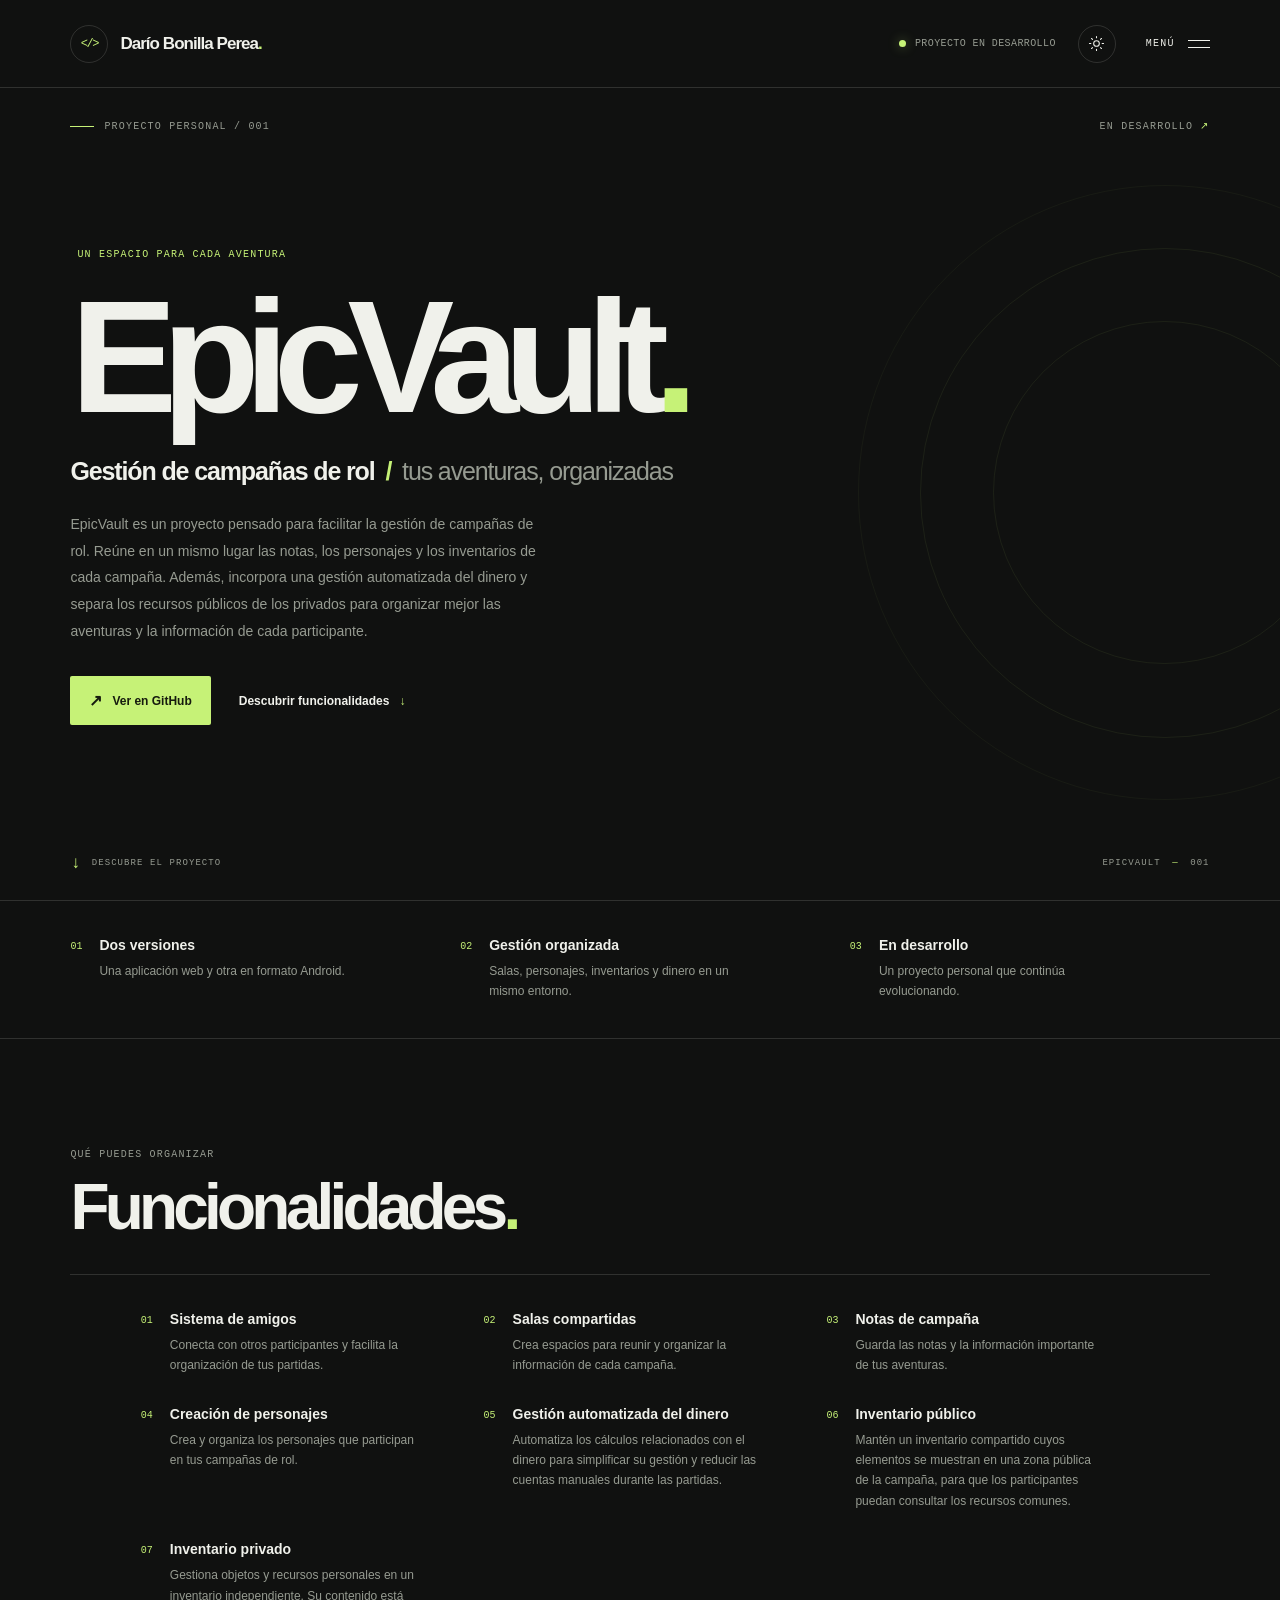
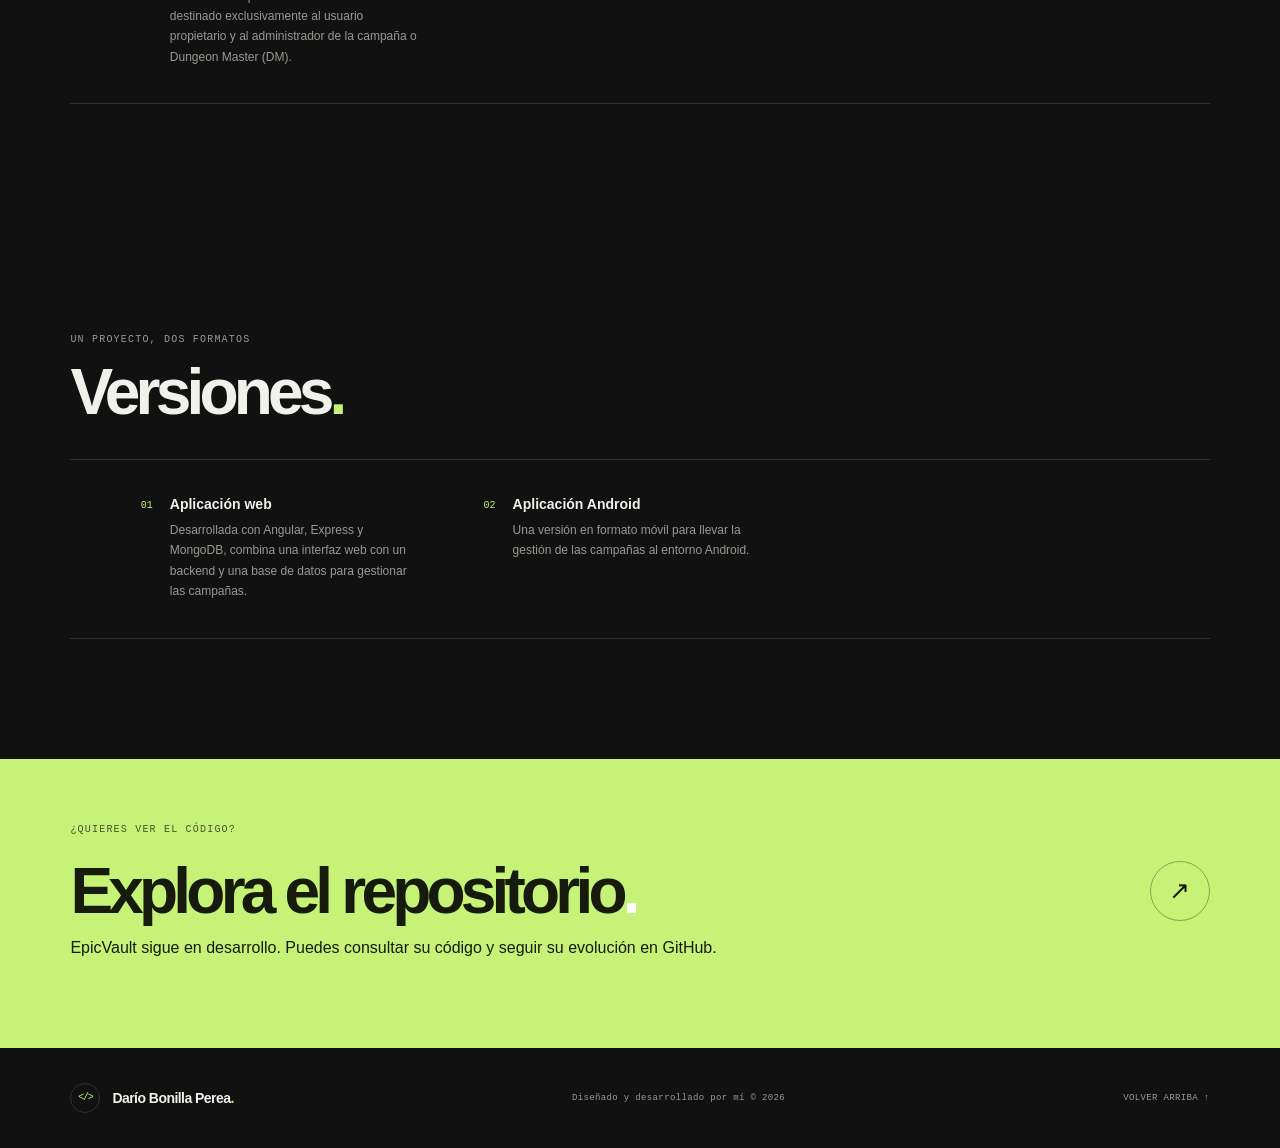
==== projects/epicvault/index.html @ 9d65a690 "Portfolio v1" ====
<!DOCTYPE html>
<html lang="es">

<head>
    <meta charset="UTF-8">
    <meta name="viewport" content="width=device-width, initial-scale=1.0">
    <meta name="description"
        content="EpicVault: organiza campañas de rol, gestiona personajes, notas, inventarios públicos y privados, y automatiza los cálculos del dinero.">
    <title>EpicVault | Darío Bonilla Perea</title>
    <link rel="stylesheet" href="../../css/style.css">
</head>

<body id="top">
    <header class="site-header">
        <a class="brand" href="../../index.html" aria-label="Volver al portfolio">
            <span class="brand-mark" aria-hidden="true">&lt;/&gt;</span>
            <span class="brand-name">Darío Bonilla Perea<span class="brand-dot">.</span></span>
        </a>

        <div class="header-actions">
            <span class="availability">
                <span class="status-dot"></span>
                Proyecto en desarrollo
            </span>

            <button class="icon-button theme-toggle" type="button" aria-label="Cambiar tema" title="Cambiar tema">
                <svg class="sun-icon" viewBox="0 0 24 24" aria-hidden="true">
                    <circle cx="12" cy="12" r="4"></circle>
                    <path
                        d="M12 2v2m0 16v2M4.93 4.93l1.42 1.42m11.3 11.3 1.42 1.42M2 12h2m16 0h2M4.93 19.07l1.42-1.42m11.3-11.3 1.42-1.42">
                    </path>
                </svg>
            </button>

            <button class="menu-toggle" type="button" aria-label="Abrir menú de navegación" aria-expanded="false"
                aria-controls="site-menu">
                <span class="menu-toggle-label">MENÚ</span>
                <span class="menu-lines" aria-hidden="true">
                    <span></span>
                    <span></span>
                </span>
            </button>
        </div>
    </header>

    <nav class="site-menu" id="site-menu" aria-label="Navegación principal" hidden>
        <a href="../../index.html"><span>01</span> Inicio</a>
        <a href="../../pages/my_projects.html"><span>02</span> Proyectos</a>
        <a href="../../pages/about_me.html"><span>03</span> Sobre mí</a>
        <a href="../../pages/contact_me.html"><span>04</span> Contacto</a>
        <div class="menu-footer">Construido con intención. Línea a línea.</div>
    </nav>

    <div class="menu-backdrop" hidden></div>

    <main>
        <section class="hero" aria-labelledby="hero-title">
            <div class="hero-topline">
                <span class="eyebrow">
                    <span class="eyebrow-line"></span>
                    PROYECTO PERSONAL / 001
                </span>
                <span class="hero-location">
                    EN DESARROLLO <span aria-hidden="true">↗</span>
                </span>
            </div>

            <div class="hero-content">
                <p class="intro-label">UN ESPACIO PARA CADA AVENTURA</p>

                <h1 id="hero-title">
                    EpicVault<span class="accent">.</span>
                </h1>

                <p class="hero-role">
                    Gestión de campañas de rol
                    <span class="role-separator"> / </span>
                    <span class="muted-role">tus aventuras, organizadas</span>
                </p>

                <p class="hero-description">
                    EpicVault es un proyecto pensado para facilitar la gestión
                    de campañas de rol. Reúne en un mismo lugar las notas,
                    los personajes y los inventarios de cada campaña. Además,
                    incorpora una gestión automatizada del dinero y separa
                    los recursos públicos de los privados para organizar
                    mejor las aventuras y la información de cada participante.
                </p>

                <div class="hero-links">
                    <a class="text-link primary-link" href="https://github.com/MrKaleth/EpicVault-App" target="_blank"
                        rel="noopener noreferrer">
                        <span class="link-arrow">↗</span>
                        Ver en GitHub
                    </a>

                    <a class="text-link secondary-link" href="#funcionalidades">
                        Descubrir funcionalidades
                        <span aria-hidden="true">↓</span>
                    </a>
                </div>
            </div>

            <div class="hero-bottom">
                <span class="scroll-hint">
                    <span class="scroll-icon">↓</span>
                    DESCUBRE EL PROYECTO
                </span>
                <span class="hero-index">EPICVAULT <span>—</span> 001</span>
            </div>

            <div class="decorative-grid" aria-hidden="true"></div>
        </section>

        <section class="quick-info" aria-label="Características del proyecto">
            <div class="info-item">
                <span class="info-number">01</span>
                <div>
                    <h2>Dos versiones</h2>
                    <p>Una aplicación web y otra en formato Android.</p>
                </div>
            </div>

            <div class="info-item">
                <span class="info-number">02</span>
                <div>
                    <h2>Gestión organizada</h2>
                    <p>Salas, personajes, inventarios y dinero en un mismo entorno.</p>
                </div>
            </div>

            <div class="info-item">
                <span class="info-number">03</span>
                <div>
                    <h2>En desarrollo</h2>
                    <p>Un proyecto personal que continúa evolucionando.</p>
                </div>
            </div>
        </section>

        <section class="featured" id="funcionalidades" aria-labelledby="features-title">
            <div class="section-heading">
                <div>
                    <p class="eyebrow">QUÉ PUEDES ORGANIZAR</p>
                    <h2 id="features-title">
                        Funcionalidades<span class="accent">.</span>
                    </h2>
                </div>
            </div>

            <div class="quick-info">
                <div class="info-item">
                    <span class="info-number">01</span>
                    <div>
                        <h2>Sistema de amigos</h2>
                        <p>
                            Conecta con otros participantes y facilita
                            la organización de tus partidas.
                        </p>
                    </div>
                </div>

                <div class="info-item">
                    <span class="info-number">02</span>
                    <div>
                        <h2>Salas compartidas</h2>
                        <p>
                            Crea espacios para reunir y organizar la información
                            de cada campaña.
                        </p>
                    </div>
                </div>

                <div class="info-item">
                    <span class="info-number">03</span>
                    <div>
                        <h2>Notas de campaña</h2>
                        <p>
                            Guarda las notas y la información importante
                            de tus aventuras.
                        </p>
                    </div>
                </div>

                <div class="info-item">
                    <span class="info-number">04</span>
                    <div>
                        <h2>Creación de personajes</h2>
                        <p>
                            Crea y organiza los personajes que participan
                            en tus campañas de rol.
                        </p>
                    </div>
                </div>

                <div class="info-item">
                    <span class="info-number">05</span>
                    <div>
                        <h2>Gestión automatizada del dinero</h2>
                        <p>
                            Automatiza los cálculos relacionados con el dinero
                            para simplificar su gestión y reducir las cuentas
                            manuales durante las partidas.
                        </p>
                    </div>
                </div>

                <div class="info-item">
                    <span class="info-number">06</span>
                    <div>
                        <h2>Inventario público</h2>
                        <p>
                            Mantén un inventario compartido cuyos elementos
                            se muestran en una zona pública de la campaña,
                            para que los participantes puedan consultar
                            los recursos comunes.
                        </p>
                    </div>
                </div>

                <div class="info-item">
                    <span class="info-number">07</span>
                    <div>
                        <h2>Inventario privado</h2>
                        <p>
                            Gestiona objetos y recursos personales en un
                            inventario independiente. Su contenido está
                            destinado exclusivamente al usuario propietario
                            y al administrador de la campaña o Dungeon Master (DM).
                        </p>
                    </div>
                </div>
            </div>
        </section>

        <section class="featured" aria-labelledby="versions-title">
            <div class="section-heading">
                <div>
                    <p class="eyebrow">UN PROYECTO, DOS FORMATOS</p>
                    <h2 id="versions-title">
                        Versiones<span class="accent">.</span>
                    </h2>
                </div>
            </div>

            <div class="quick-info">
                <div class="info-item">
                    <span class="info-number">01</span>
                    <div>
                        <h2>Aplicación web</h2>
                        <p>
                            Desarrollada con Angular, Express y MongoDB,
                            combina una interfaz web con un backend y una
                            base de datos para gestionar las campañas.
                        </p>
                    </div>
                </div>

                <div class="info-item">
                    <span class="info-number">02</span>
                    <div>
                        <h2>Aplicación Android</h2>
                        <p>
                            Una versión en formato móvil para llevar
                            la gestión de las campañas al entorno Android.
                        </p>
                    </div>
                </div>
            </div>
        </section>

        <section class="contact-strip">
            <p class="eyebrow">¿QUIERES VER EL CÓDIGO?</p>

            <div class="contact-strip-row">
                <h2>Explora el repositorio<span class="accent">.</span></h2>

                <a class="round-link" href="https://github.com/MrKaleth/EpicVault-App" target="_blank"
                    rel="noopener noreferrer" aria-label="Abrir el repositorio de EpicVault en GitHub">↗</a>
            </div>

            <p>
                EpicVault sigue en desarrollo. Puedes consultar su código
                y seguir su evolución en GitHub.
            </p>
        </section>
    </main>

    <footer class="site-footer">
        <a class="brand footer-brand" href="../../index.html">
            <span class="brand-mark" aria-hidden="true">&lt;/&gt;</span>
            <span class="brand-name">
                Darío Bonilla Perea<span class="brand-dot">.</span>
            </span>
        </a>

        <span>
            Diseñado y desarrollado por mí ©
            <span id="current-year">2026</span>
        </span>

        <a href="#top" class="back-top">VOLVER ARRIBA ↑</a>
    </footer>

    <script src="../../js/script.js"></script>
</body>

</html>
---- css/style.css ----
:root {
    color-scheme: dark;
    --bg: #101110;
    --surface: #171917;
    --surface-2: #1d201d;
    --text: #f0f1eb;
    --muted: #969b91;
    --line: rgba(240, 241, 235, .14);
    --accent: #c6f277;
    --accent-ink: #161b0e;
    --mono: "DM Mono", monospace;
    --sans: "Manrope", sans-serif;
    --header-height: 88px;
}

* {
    box-sizing: border-box;
}

html {
    scroll-behavior: smooth;
    scroll-padding-top: 100px;
}

body {
    margin: 0;
    background: var(--bg);
    color: var(--text);
    font-family: var(--sans);
    -webkit-font-smoothing: antialiased;
}

body.menu-open {
    overflow: hidden;
}

a {
    color: inherit;
    text-decoration: none;
}

button {
    color: inherit;
    font: inherit;
}

.site-header {
    height: var(--header-height);
    display: flex;
    align-items: center;
    justify-content: space-between;
    padding: 0 clamp(22px, 5.5vw, 88px);
    border-bottom: 1px solid var(--line);
    position: relative;
    z-index: 20;
    background: var(--bg);
}

.brand {
    display: inline-flex;
    align-items: center;
    gap: 12px;
    font-weight: 800;
    letter-spacing: -.06em;
}

.brand-mark {
    display: grid;
    place-items: center;
    width: 38px;
    height: 38px;
    border: 1px solid var(--line);
    border-radius: 50%;
    color: var(--accent);
    font: 500 12px var(--mono);
    letter-spacing: -.12em;
}

.brand-name {
    font-size: 17px;
}

.brand-dot,
.accent {
    color: var(--accent);
}

.header-actions {
    display: flex;
    align-items: center;
    gap: 22px;
}

.availability {
    display: flex;
    align-items: center;
    gap: 9px;
    color: var(--muted);
    font: 10px var(--mono);
    letter-spacing: .04em;
    text-transform: uppercase;
}

.status-dot {
    width: 7px;
    height: 7px;
    background: var(--accent);
    border-radius: 50%;
    box-shadow: 0 0 12px #c6f27766;
}

.icon-button,
.menu-toggle {
    border: 0;
    background: none;
    cursor: pointer;
}

.icon-button {
    width: 38px;
    height: 38px;
    display: grid;
    place-items: center;
    border: 1px solid var(--line);
    border-radius: 50%;
}

.sun-icon {
    width: 17px;
    fill: none;
    stroke: currentColor;
    stroke-width: 1.5;
    stroke-linecap: round;
}

.menu-toggle {
    display: flex;
    align-items: center;
    gap: 13px;
    padding: 10px 0 10px 8px;
    font: 10px var(--mono);
    letter-spacing: .12em;
}

.menu-lines {
    display: flex;
    width: 22px;
    flex-direction: column;
    gap: 6px;
}

.menu-lines span {
    display: block;
    width: 22px;
    height: 1px;
    background: var(--text);
    transition: transform .25s ease;
}

.menu-toggle[aria-expanded="true"] .menu-lines span:first-child {
    transform: translateY(3.5px) rotate(45deg);
}

.menu-toggle[aria-expanded="true"] .menu-lines span:last-child {
    transform: translateY(-3.5px) rotate(-45deg);
}

.site-menu {
    position: fixed;
    z-index: 19;
    top: var(--header-height);
    right: 0;
    width: min(460px, 100%);
    height: calc(100dvh - var(--header-height));
    padding: clamp(30px, 6vw, 64px);
    background: var(--surface);
    border-left: 1px solid var(--line);
    display: flex;
    flex-direction: column;
}

.site-menu[hidden],
.menu-backdrop[hidden] {
    display: none;
}

.site-menu>a {
    display: flex;
    align-items: baseline;
    gap: 22px;
    padding: 17px 0;
    border-bottom: 1px solid var(--line);
    font-size: clamp(24px, 4vw, 36px);
    font-weight: 600;
    letter-spacing: -.06em;
    transition: color .2s;
}

.site-menu>a:hover {
    color: var(--accent);
}

.site-menu>a span {
    font: 10px var(--mono);
    color: var(--accent);
    letter-spacing: 0;
}

.menu-footer {
    margin-top: auto;
    color: var(--muted);
    font: 10px var(--mono);
    text-transform: uppercase;
    letter-spacing: .06em;
}

.menu-backdrop {
    position: fixed;
    z-index: 18;
    inset: var(--header-height) 0 0;
    background: #0009;
    backdrop-filter: blur(3px);
}

.hero {
    min-height: min(760px, calc(100svh - var(--header-height)));
    min-height: max(650px, calc(100svh - var(--header-height)));
    padding: 32px clamp(22px, 5.5vw, 88px) 27px;
    display: flex;
    flex-direction: column;
    position: relative;
    overflow: hidden;
}

.hero-topline,
.hero-bottom {
    display: flex;
    justify-content: space-between;
    align-items: center;
    gap: 18px;
    position: relative;
    z-index: 1;
}

.eyebrow,
.hero-location,
.intro-label,
.scroll-hint,
.hero-index {
    font: 10px var(--mono);
    letter-spacing: .12em;
}

.eyebrow {
    color: var(--muted);
    display: flex;
    align-items: center;
    gap: 10px;
}

.eyebrow-line {
    width: 24px;
    height: 1px;
    background: var(--accent);
}

.hero-location {
    color: var(--muted);
}

.hero-location span {
    color: var(--accent);
}

.hero-content {
    width: min(900px, 100%);
    margin: auto 0;
    padding: 78px 0 90px;
    position: relative;
    z-index: 1;
    animation: rise-in .8s both;
}

.intro-label {
    color: var(--accent);
    margin: 0 0 22px 7px;
}

h1 {
    font-size: clamp(68px, 12.5vw, 174px);
    line-height: .94;
    letter-spacing: -.095em;
    margin: 0 0 25px;
    font-weight: 600;
}

.hero-role {
    font-size: clamp(17px, 2.2vw, 25px);
    letter-spacing: -.045em;
    margin: 0;
    font-weight: 600;
}

.role-separator {
    color: var(--accent);
    padding: 0 5px;
}

.muted-role {
    color: var(--muted);
    font-weight: 400;
}

.hero-description {
    max-width: 470px;
    color: var(--muted);
    font-size: 14px;
    line-height: 1.9;
    margin: 25px 0 32px;
}

.hero-links {
    display: flex;
    align-items: center;
    flex-wrap: wrap;
    gap: 28px;
}

.text-link {
    display: inline-flex;
    align-items: center;
    gap: 10px;
    font-size: 12px;
    font-weight: 700;
    transition: color .2s;
}

.text-link:hover {
    color: var(--accent);
}

.primary-link {
    background: var(--accent);
    color: var(--accent-ink);
    padding: 15px 19px;
    border-radius: 2px;
}

.primary-link:hover {
    background: var(--text);
    color: var(--accent-ink);
}

.link-arrow {
    font-size: 16px;
}

.secondary-link {
    padding: 12px 0;
}

.secondary-link span {
    color: var(--accent);
}

.hero-bottom {
    color: var(--muted);
}

.scroll-hint {
    display: flex;
    align-items: center;
    gap: 10px;
    font-size: 9px;
}

.scroll-icon {
    color: var(--accent);
    font-size: 17px;
}

.hero-index {
    font-size: 9px;
}

.hero-index span {
    color: var(--accent);
    padding: 0 5px;
}

.decorative-grid {
    position: absolute;
    width: 48vw;
    height: 48vw;
    max-width: 660px;
    max-height: 660px;
    right: -15vw;
    top: 12%;
    border: 1px solid #c6f2770b;
    border-radius: 50%;
    pointer-events: none;
}

.decorative-grid::before,
.decorative-grid::after {
    content: "";
    position: absolute;
    inset: 10%;
    border: 1px solid #c6f27712;
    border-radius: 50%;
}

.decorative-grid::after {
    inset: 22%;
}

.quick-info {
    display: grid;
    grid-template-columns: repeat(3, 1fr);
    border-top: 1px solid var(--line);
    border-bottom: 1px solid var(--line);
    padding: 36px clamp(22px, 5.5vw, 88px);
    gap: 30px;
}

.info-item {
    display: flex;
    gap: 17px;
}

.info-number {
    font: 10px var(--mono);
    color: var(--accent);
    padding-top: 4px;
}

.info-item h2 {
    font-size: 14px;
    margin: 0 0 8px;
    font-weight: 700;
}

.info-item p {
    color: var(--muted);
    font-size: 12px;
    line-height: 1.7;
    max-width: 250px;
    margin: 0;
}

.featured {
    padding: 110px clamp(22px, 5.5vw, 88px) 120px;
}

.section-heading {
    display: flex;
    justify-content: space-between;
    align-items: end;
    gap: 20px;
    margin-bottom: 35px;
}

.section-heading .eyebrow {
    margin: 0 0 15px;
}

.section-heading h2,
.contact-strip h2 {
    font-size: clamp(34px, 5.2vw, 64px);
    letter-spacing: -.075em;
    line-height: 1;
    margin: 0;
    font-weight: 600;
}

.section-heading>.text-link {
    padding-bottom: 7px;
}

.project-placeholder {
    min-height: 260px;
    border: 1px solid var(--line);
    background: linear-gradient(115deg, var(--surface), transparent);
    display: grid;
    grid-template-columns: 120px 1fr auto;
    align-items: center;
    gap: 30px;
    padding: clamp(24px, 5vw, 58px);
}

.project-placeholder-icon {
    display: grid;
    place-items: center;
    width: 90px;
    height: 90px;
    border: 1px solid var(--line);
    border-radius: 50%;
    font: 18px var(--mono);
    color: var(--accent);
}

.project-placeholder .eyebrow {
    margin: 0 0 13px;
    color: var(--accent);
}

.project-placeholder h3 {
    font-size: clamp(20px, 3vw, 29px);
    letter-spacing: -.05em;
    margin: 0 0 10px;
}

.project-placeholder p:not(.eyebrow) {
    color: var(--muted);
    font-size: 12px;
    line-height: 1.8;
    max-width: 510px;
    margin: 0;
}

.project-placeholder-number {
    color: var(--muted);
    font: 10px var(--mono);
    align-self: end;
}

.contact-strip {
    padding: 65px clamp(22px, 5.5vw, 88px) 75px;
    background: var(--accent);
    color: var(--accent-ink);
}

.contact-strip .eyebrow {
    color: #46552e;
    margin: 0 0 24px;
}

.contact-strip-row {
    display: flex;
    align-items: center;
    justify-content: space-between;
    gap: 20px;
}

.contact-strip .accent {
    color: #fff;
}

.round-link {
    display: grid;
    place-items: center;
    width: 60px;
    height: 60px;
    border: 1px solid #26301866;
    border-radius: 50%;
    font-size: 25px;
    transition: background .2s, color .2s, transform .2s;
}

.round-link:hover {
    background: var(--accent-ink);
    color: var(--accent);
    transform: rotate(45deg);
}

.site-footer {
    min-height: 100px;
    padding: 25px clamp(22px, 5.5vw, 88px);
    display: flex;
    align-items: center;
    justify-content: space-between;
    gap: 20px;
    color: var(--muted);
    font: 9px var(--mono);
    letter-spacing: .04em;
}

.footer-brand {
    color: var(--text);
    font-family: var(--sans);
}

.footer-brand .brand-mark {
    width: 30px;
    height: 30px;
    font-size: 10px;
}

.footer-brand .brand-name {
    font-size: 14px;
}

.back-top {
    transition: color .2s;
}

.back-top:hover {
    color: var(--accent);
}

body.light-theme {
    color-scheme: light;
    --bg: #f3f4ee;
    --surface: #e9ebe3;
    --surface-2: #dfe2d7;
    --text: #191c17;
    --muted: #62685e;
    --line: rgba(25, 28, 23, .17);
    --accent: #587c20;
    --accent-ink: #f6f8ef;
}

body.light-theme .contact-strip {
    color: #f6f8ef;
}

body.light-theme .contact-strip .eyebrow {
    color: #e0ebc9;
}

body.light-theme .contact-strip .accent {
    color: #191c17;
}

body.light-theme .decorative-grid {
    border-color: #587c200b;
}

body.light-theme .decorative-grid::before,
body.light-theme .decorative-grid::after {
    border-color: #587c2012;
}

@keyframes rise-in {
    from {
        opacity: 0;
        transform: translateY(18px);
    }

    to {
        opacity: 1;
        transform: translateY(0);
    }
}

@media (max-width: 760px) {
    :root {
        --header-height: 74px;
    }

    .site-header {
        padding-inline: 22px;
    }

    .availability {
        display: none;
    }

    .hero {
        min-height: max(600px, calc(100svh - var(--header-height)));
        padding-top: 24px;
    }

    .hero-content {
        padding: 70px 0;
    }

    h1 {
        font-size: clamp(58px, 15vw, 105px);
        overflow-wrap: anywhere;
    }

    .hero-role {
        line-height: 1.65;
    }

    .role-separator {
        padding: 0 2px;
    }

    .hero-description {
        font-size: 13px;
    }

    .quick-info {
        grid-template-columns: 1fr;
        padding-block: 28px;
        gap: 24px;
    }

    .info-item p {
        max-width: 420px;
    }

    .featured {
        padding-block: 75px 80px;
    }

    .section-heading {
        align-items: start;
        flex-direction: column;
    }

    .section-heading>.text-link {
        padding: 0;
    }

    .project-placeholder {
        grid-template-columns: 1fr auto;
        gap: 22px;
    }

    .project-placeholder-icon {
        width: 65px;
        height: 65px;
        grid-column: 1 / -1;
    }

    .project-placeholder-number {
        grid-column: 2;
        grid-row: 2;
    }

    .site-footer {
        flex-wrap: wrap;
    }
}

@media (max-width: 430px) {
    .hero-location {
        font-size: 8px;
    }

    .eyebrow,
    .intro-label {
        font-size: 9px;
    }

    .hero-links {
        align-items: flex-start;
        flex-direction: column;
        gap: 12px;
    }

    .project-placeholder {
        grid-template-columns: 1fr;
    }

    .project-placeholder-number {
        grid-column: auto;
        grid-row: auto;
    }

    .site-footer {
        align-items: flex-start;
        flex-direction: column;
    }
}

@media (prefers-reduced-motion: reduce) {

    *,
    *::before,
    *::after {
        scroll-behavior: auto !important;
        animation-duration: .01ms !important;
        animation-iteration-count: 1 !important;
        transition-duration: .01ms !important;
    }
}
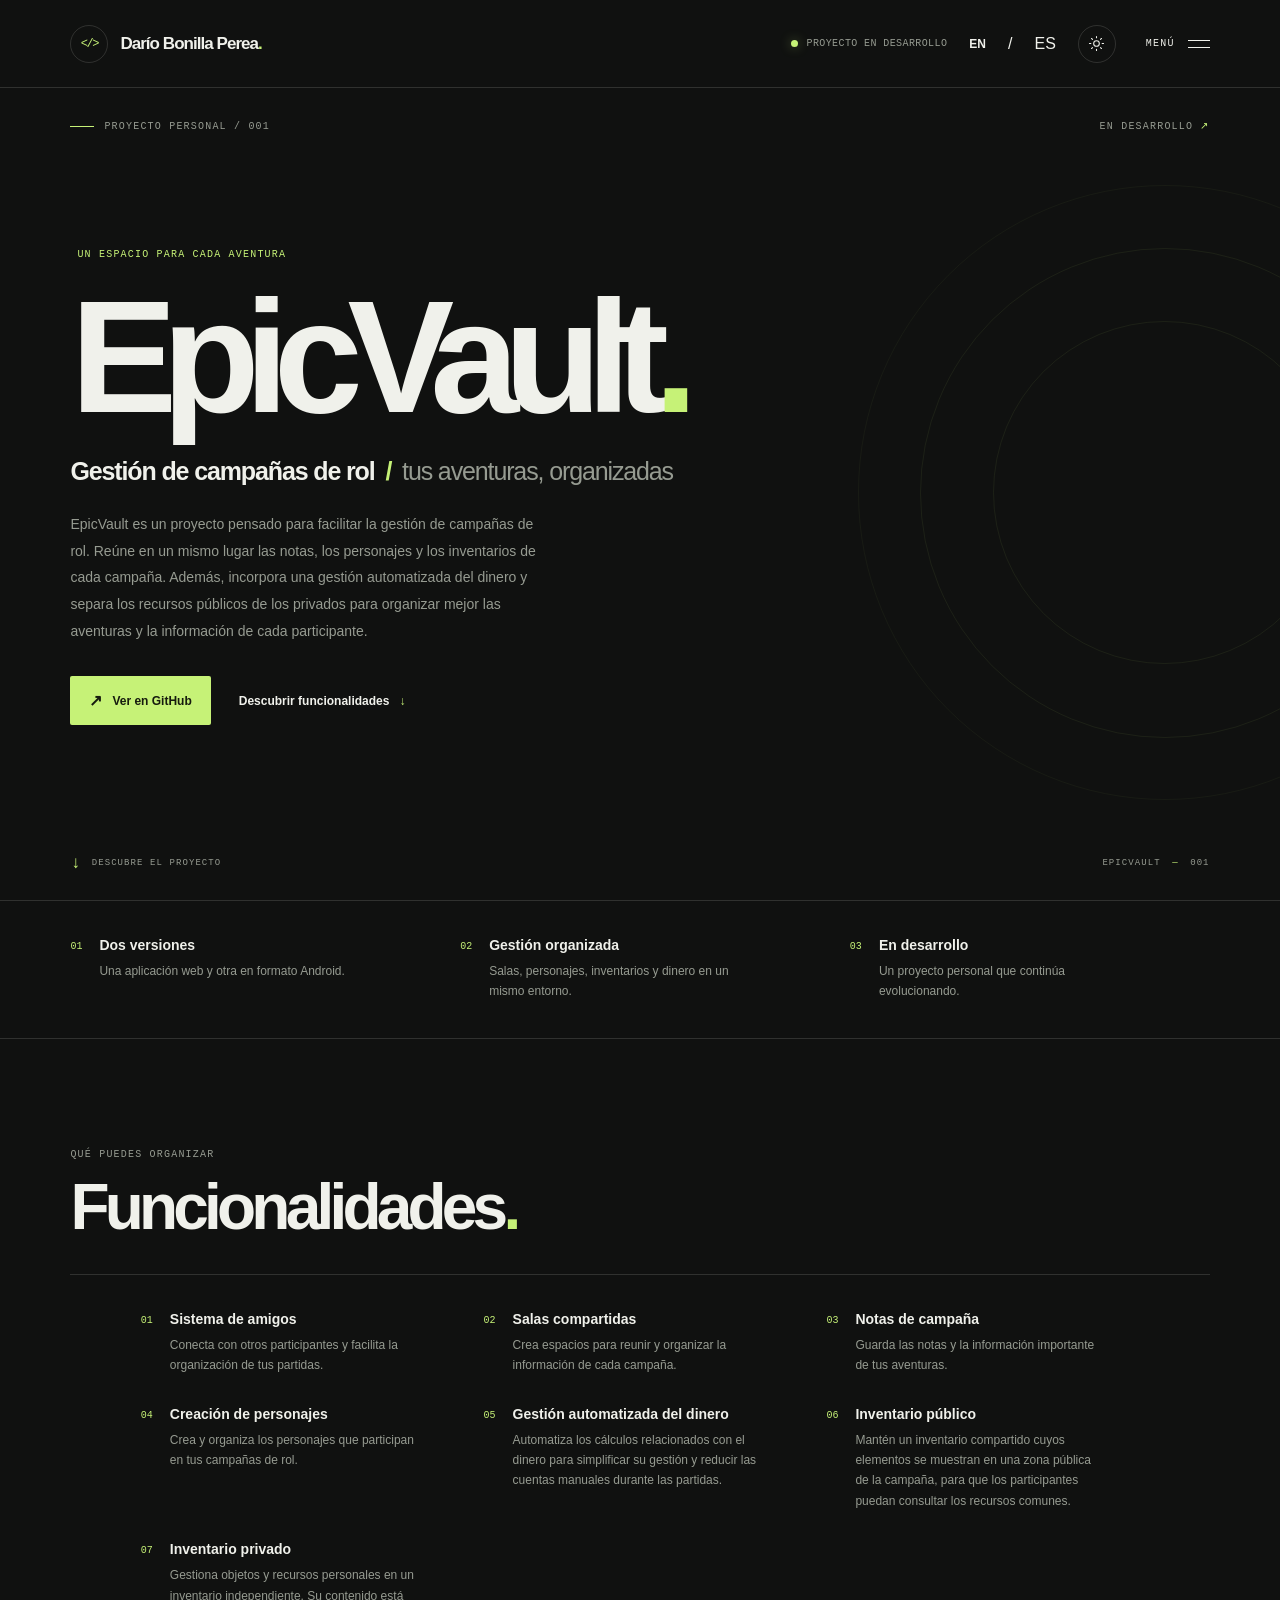
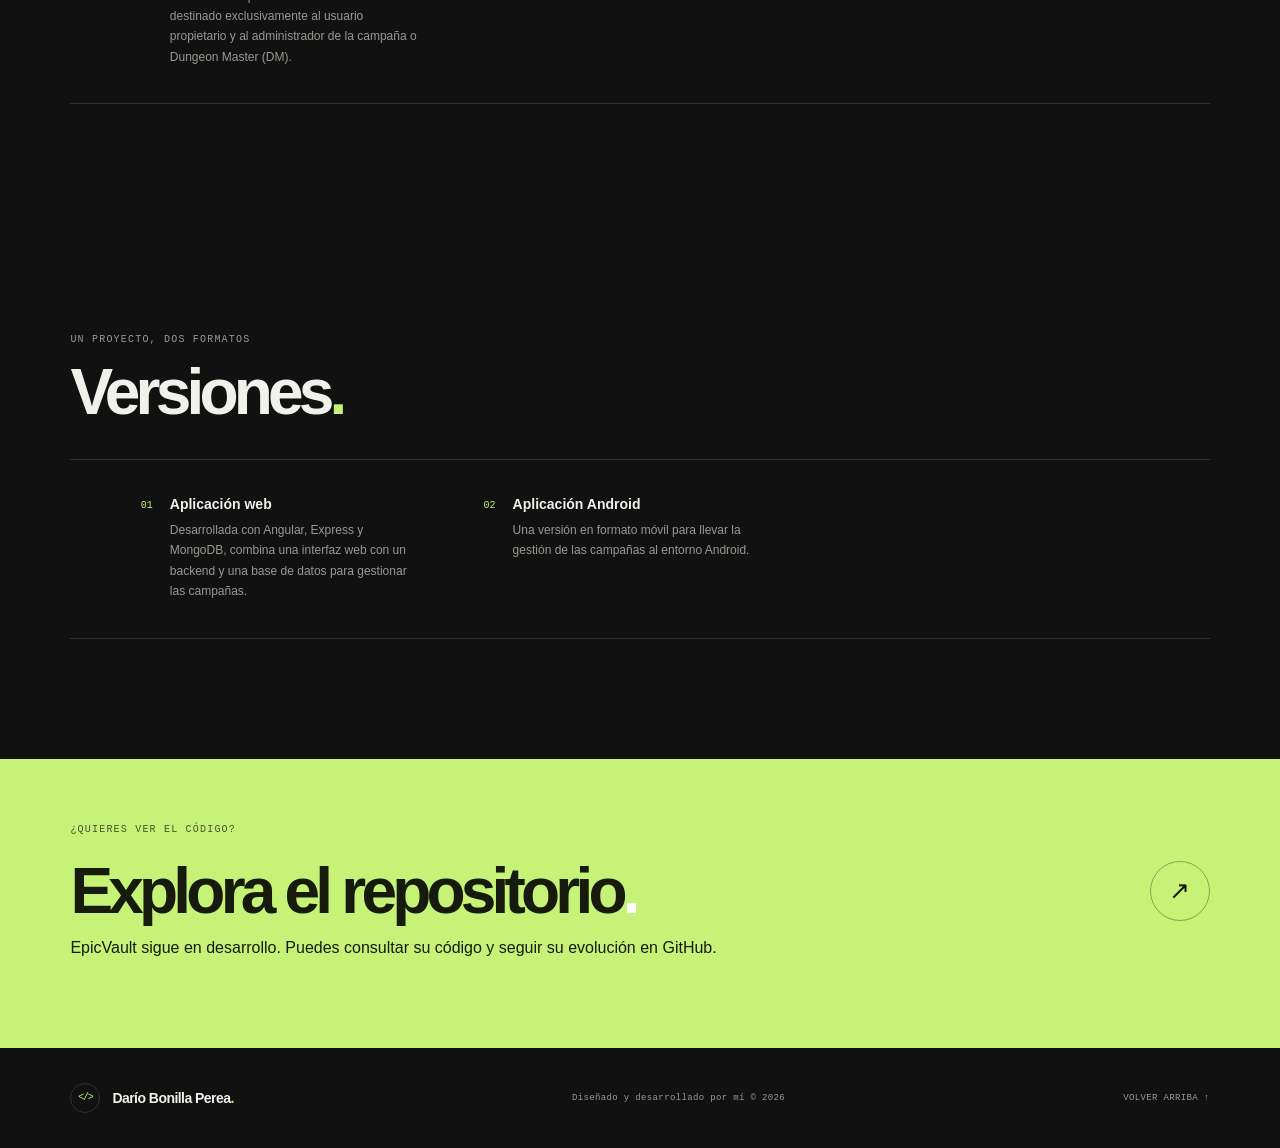
==== commit 4f5afd89: "Versión en Inglés" ====
--- a/projects/epicvault/index.html
+++ b/projects/epicvault/index.html
@@ -22,6 +22,11 @@
                 <span class="status-dot"></span>
                 Proyecto en desarrollo
             </span>
+
+            <a class="text-link secondary-link" href="../../en/projects/epicvault/index.html" lang="en" hreflang="en"
+                aria-label="Cambiar al inglés">EN</a>
+            <span aria-hidden="true">/</span>
+            <span lang="es" aria-current="page" aria-label="Idioma actual: Español">ES</span>
 
             <button class="icon-button theme-toggle" type="button" aria-label="Cambiar tema" title="Cambiar tema">
                 <svg class="sun-icon" viewBox="0 0 24 24" aria-hidden="true">
